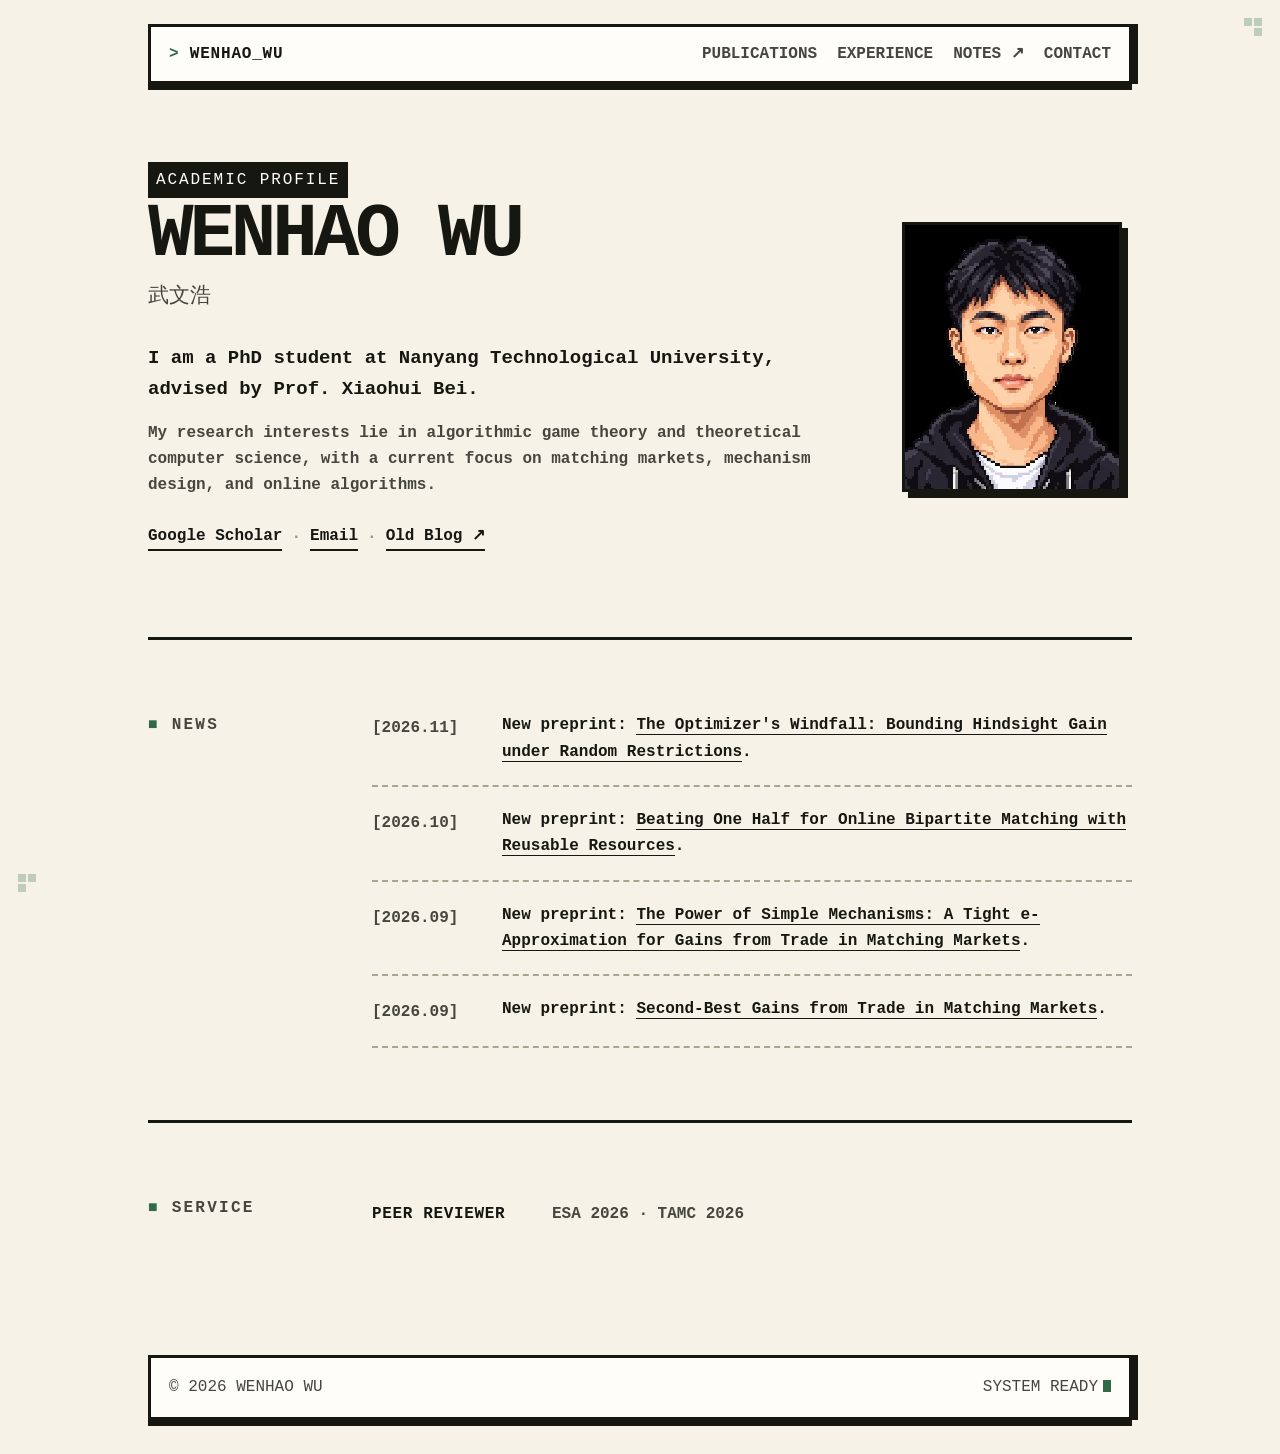
==== index.html @ bbe3f28b "Add November 2026 preprint: The Optimizer's Windfall" ====
<!doctype html>
<html lang="en">
<head>
<meta charset="utf-8">
<meta name="viewport" content="width=device-width, initial-scale=1">
<title>Wenhao Wu — Academic Homepage</title>
<link rel="icon" href="/favicon.ico" sizes="16x16 32x32 48x48" type="image/x-icon">
<link rel="icon" href="/favicon.svg" sizes="any" type="image/svg+xml">
<meta name="description" content="Wenhao Wu, PhD student at Nanyang Technological University, researches algorithmic game theory, matching markets, mechanism design, and online algorithms.">
<link rel="canonical" href="https://wuwenhao2002.github.io/">
<meta property="og:type" content="website">
<meta property="og:site_name" content="Wenhao Wu">
<meta property="og:title" content="Wenhao Wu — Academic Homepage">
<meta property="og:description" content="Wenhao Wu, PhD student at Nanyang Technological University, researches algorithmic game theory, matching markets, mechanism design, and online algorithms.">
<meta property="og:url" content="https://wuwenhao2002.github.io/">
<meta name="twitter:card" content="summary">
<meta name="twitter:title" content="Wenhao Wu — Academic Homepage">
<meta name="twitter:description" content="Wenhao Wu, PhD student at Nanyang Technological University, researches algorithmic game theory, matching markets, mechanism design, and online algorithms.">
<style>
  :root{
    --bg:#f6f2e8;
    --paper:#fffdf8;
    --ink:#171712;
    --muted:#47453f;
    --line:#171712;
    --accent:#2f6b49;
    --accent2:#a44b2a;
    --grid:rgba(23,23,18,.055);
  }

  *{box-sizing:border-box}
  html{scroll-behavior:smooth}
  body{
    margin:0;
    color:var(--ink);
    background:var(--bg);
    font-family:ui-monospace,"SFMono-Regular",Menlo,Monaco,Consolas,"Liberation Mono",monospace;
    font-weight:500;
    line-height:1.65;
  }

  a{color:inherit}
  .wrap{
    max-width:1040px;
    margin:0 auto;
    padding:0 28px;
    position:relative;
  }
  .wrap:before,
  .wrap:after{
    content:"";
    position:fixed;
    width:8px;
    height:8px;
    background:var(--accent);
    opacity:.28;
    pointer-events:none;
  }
  .wrap:before{
    left:18px;
    bottom:18px;
    box-shadow:10px 0 0 var(--accent), 0 10px 0 var(--accent);
  }
  .wrap:after{
    right:18px;
    top:18px;
    box-shadow:-10px 0 0 var(--accent), 0 10px 0 var(--accent);
  }

  /* Pixel primitives */
  .pixel-frame{
    background:var(--paper);
    border:3px solid var(--line);
    box-shadow:
      6px 0 0 var(--line),
      0 6px 0 var(--line);
  }
  .pixel-label{
    display:inline-block;
    background:var(--ink);
    color:var(--paper);
    padding:5px 8px 4px;
    font-size:16px;
    letter-spacing:.12em;
    text-transform:uppercase;
  }

  nav{
    margin-top:24px;
    padding:14px 18px;
    display:flex;
    align-items:center;
    justify-content:space-between;
  }
  .brand{
    text-decoration:none;
    font-weight:800;
    letter-spacing:.05em;
  }
  .brand:before{content:"> ";color:var(--accent)}
  .navlinks{display:flex;gap:20px;font-size:16px;font-weight:700}
  .navlinks a{
    text-decoration:none;
    color:var(--muted);
  }
  .navlinks a:hover{
    color:var(--accent);
  }
  .navlinks a:hover:before{content:"["}
  .navlinks a:hover:after{content:"]"}

  .hero{
    display:grid;
    grid-template-columns:1fr 230px;
    gap:54px;
    align-items:center;
    padding:78px 0 86px;
  }

  h1{
    margin:0 0 8px;
    font-size:clamp(44px,7vw,76px);
    line-height:.98;
    letter-spacing:-.055em;
    text-transform:uppercase;
    font-weight:900;
  }
  .cn{
    font-size:21px;
    color:var(--muted);
    margin-bottom:28px;
  }
  .lead{
    font-size:19px;
    max-width:700px;
    margin:0 0 14px;
    font-weight:650;
  }
  .sublead{
    color:var(--muted);
    max-width:720px;
    margin:0 0 24px;
    font-weight:550;
  }

  .links{
    font-size:16px;
    font-weight:700;
    display:flex;
    flex-wrap:wrap;
    align-items:center;
    gap:0;
  }
  .links a{
    text-decoration:none;
    border-bottom:2px solid var(--ink);
  }
  .links a:hover{
    color:var(--accent);
    border-color:var(--accent);
  }
  .links span{
    margin:0 9px;
    color:#9a9586;
  }

  .portrait{
    width:220px;
    height:270px;
    position:relative;
    border:3px solid var(--ink);
    background:#0c0c10;
    box-shadow:6px 6px 0 var(--ink);
    overflow:hidden;
    display:flex;
    align-items:center;
    justify-content:center;
  }
  .portrait img{
    width:100%;
    height:100%;
    object-fit:cover;
    object-position:center top;
    image-rendering:pixelated;
    display:block;
  }

  section{
    padding:72px 0;
    border-top:3px solid var(--ink);
  }
  .section-grid{
    display:grid;
    grid-template-columns:180px 1fr;
    gap:44px;
  }
  h2{
    margin:0;
    font-size:16px;
    font-weight:800;
    text-transform:uppercase;
    letter-spacing:.14em;
    color:var(--muted);
  }
  h2:before{
    content:"■ ";
    color:var(--accent);
  }

  .research-copy{
    font-family:Georgia,"Times New Roman",serif;
    font-size:25px;
    line-height:1.5;
    margin:0;
    max-width:750px;
  }

  .statline{
    display:flex;
    flex-wrap:wrap;
    gap:12px 18px;
    margin-top:24px;
    font-size:16px;
    font-weight:700;
    color:var(--muted);
    text-transform:uppercase;
    letter-spacing:.04em;
  }
  .statline span:before{content:"+ ";color:var(--accent)}

  .papers{display:flex;flex-direction:column}
  .paper{
    display:grid;
    grid-template-columns:90px 1fr;
    gap:20px;
    padding:28px 0;
    border-bottom:2px dashed #aaa390;
  }
  .paper:first-child{padding-top:0}
  .year{
    font-size:16px;
    font-weight:700;
    color:var(--muted);
    padding-top:5px;
  }
  .year:before{content:"["}
  .year:after{content:"]"}

  .paper-title{
    margin:0 0 8px;
    font-family:Georgia,"Times New Roman",serif;
    font-size:23px;
    line-height:1.35;
    font-weight:600;
  }
  .paper-title a{text-decoration:none}
  .paper-title a:hover{
    color:var(--accent);
    text-decoration:underline;
    text-decoration-thickness:2px;
  }
  .authors{
    font-size:16px;
    font-weight:550;
    color:var(--muted);
    margin-bottom:8px;
  }
  .authors strong{
    color:var(--ink);
    font-weight:700;
  }
  .meta{
    display:flex;
    gap:14px;
    font-size:16px;
    font-weight:800;
    text-transform:uppercase;
  }
  .meta a{
    text-decoration:none;
    color:var(--accent);
  }
  .meta a:before{content:"↳ "}

  .notes-box{
    padding:24px;
    position:relative;
  }
  .notes-box:before{
    content:"SAVE DATA / ARCHIVE";
    position:absolute;
    top:-15px;
    left:18px;
    background:var(--bg);
    padding:0 8px;
    font-size:16px;
    letter-spacing:.12em;
    color:var(--muted);
  }
  .notes-box h3{
    margin:0 0 8px;
    font-size:20px;
  }
  .notes-box p{
    margin:0 0 16px;
    color:var(--muted);
  }
  .notes-box a{
    text-decoration:none;
    border-bottom:2px solid var(--ink);
  }
  .notes-box a:hover{color:var(--accent);border-color:var(--accent)}

  .news-list{
    display:flex;
    flex-direction:column;
  }
  .news-item{
    display:grid;
    grid-template-columns:110px 1fr;
    gap:20px;
    padding:20px 0;
    border-bottom:2px dashed #aaa390;
  }
  .news-item:first-child{padding-top:0}
  .news-date{
    font-size:16px;
    font-weight:800;
    color:var(--muted);
    padding-top:3px;
  }
  .news-date:before{content:"["}
  .news-date:after{content:"]"}
  .news-text{
    font-size:16px;
    font-weight:600;
  }
  .news-text a{
    text-decoration:none;
    border-bottom:1px solid var(--ink);
  }
  .news-text a:hover{
    color:var(--accent);
    border-color:var(--accent);
  }

  .service-list{
    display:flex;
    flex-direction:column;
  }
  .service-item{
    display:grid;
    grid-template-columns:160px 1fr;
    gap:20px;
    padding:6px 0 2px;
  }
  .service-role{
    font-size:16px;
    font-weight:800;
    color:var(--ink);
    text-transform:uppercase;
    letter-spacing:.04em;
  }
  .service-text{
    font-size:16px;
    font-weight:600;
    color:var(--muted);
  }

  footer{
    margin:54px 0 34px;
    padding:16px 18px;
    display:flex;
    justify-content:space-between;
    gap:20px;
    font-size:16px;
    color:var(--muted);
  }
  .blink{
    display:inline-block;
    width:8px;height:12px;
    background:var(--accent);
    margin-left:5px;
    vertical-align:-1px;
    animation:blink 1s steps(1) infinite;
  }
  @keyframes blink{50%{opacity:0}}

  @media(max-width:760px){
    .navlinks{display:none}
    .hero{
      grid-template-columns:1fr;
      gap:38px;
      padding:58px 0 68px;
    }
    .portrait{
      width:100%;
      height:210px;
    }
    .section-grid{
      grid-template-columns:1fr;
      gap:24px;
    }
    .paper,
    .news-item,
    .service-item{
      grid-template-columns:1fr;
    }
    .year{padding:0}
    .research-copy{font-size:21px}
    footer{flex-direction:column}
  }
</style>
</head>
<body>
  <div class="wrap">
    <nav class="pixel-frame">
      <a class="brand" href="#">WENHAO_WU</a>
      <div class="navlinks">
        <a href="publications.html">PUBLICATIONS</a>
        <a href="experience.html">EXPERIENCE</a>
        <a href="https://c-come.github.io/">NOTES ↗</a>
        <a href="mailto:wenhao008@e.ntu.edu.sg">CONTACT</a>
      </div>
    </nav>

    <main>
      <header class="hero">
        <div>
          <span class="pixel-label">ACADEMIC PROFILE</span>
          <h1>Wenhao Wu</h1>
          <div class="cn">武文浩</div>

          <p class="lead">
            I am a PhD student at Nanyang Technological University, advised by Prof. Xiaohui Bei.
          </p>
          <p class="sublead">
            My research interests lie in algorithmic game theory and theoretical computer science,
            with a current focus on matching markets, mechanism design, and online algorithms.
          </p>

          <div class="links">
            <a href="https://scholar.google.com/citations?user=Xqr7zBnixTEC&hl=zh-CN&oi=sra">Google Scholar</a>
            <span>·</span>
            <a href="mailto:wenhao008@e.ntu.edu.sg">Email</a>
            <span>·</span>
            <a href="https://c-come.github.io/">Old Blog ↗</a>
          </div>
        </div>

        <div class="portrait">
          <img src="[data-uri]" alt="Pixel portrait of Wenhao Wu">
        </div>
      </header>

      <section id="news">
        <div class="section-grid">
          <h2>News</h2>
          <div class="news-list">
            <div class="news-item">
              <div class="news-date">2026.11</div>
              <div class="news-text">
                New preprint:
                <a href="https://arxiv.org/abs/2611.03468">The Optimizer's Windfall: Bounding Hindsight Gain under Random Restrictions</a>.
              </div>
            </div>

            <div class="news-item">
              <div class="news-date">2026.10</div>
              <div class="news-text">
                New preprint:
                <a href="https://arxiv.org/abs/2610.01993">Beating One Half for Online Bipartite Matching with Reusable Resources</a>.
              </div>
            </div>

            <div class="news-item">
              <div class="news-date">2026.09</div>
              <div class="news-text">
                New preprint:
                <a href="https://arxiv.org/abs/2609.37997">The Power of Simple Mechanisms: A Tight e-Approximation for Gains from Trade in Matching Markets</a>.
              </div>
            </div>

            <div class="news-item">
              <div class="news-date">2026.09</div>
              <div class="news-text">
                New preprint:
                <a href="https://arxiv.org/abs/2609.18724">Second-Best Gains from Trade in Matching Markets</a>.
              </div>
            </div>
          </div>
        </div>
      </section>

      <section id="service">
        <div class="section-grid">
          <h2>Service</h2>
          <div class="service-list">
            <div class="service-item">
              <div class="service-role">Peer Reviewer</div>
              <div class="service-text">ESA 2026 · TAMC 2026</div>
            </div>
          </div>
        </div>
      </section>

    </main>

    <footer class="pixel-frame">
      <span>© 2026 WENHAO WU</span>
      <span>SYSTEM READY<span class="blink"></span></span>
    </footer>
  </div>
</body>
</html>
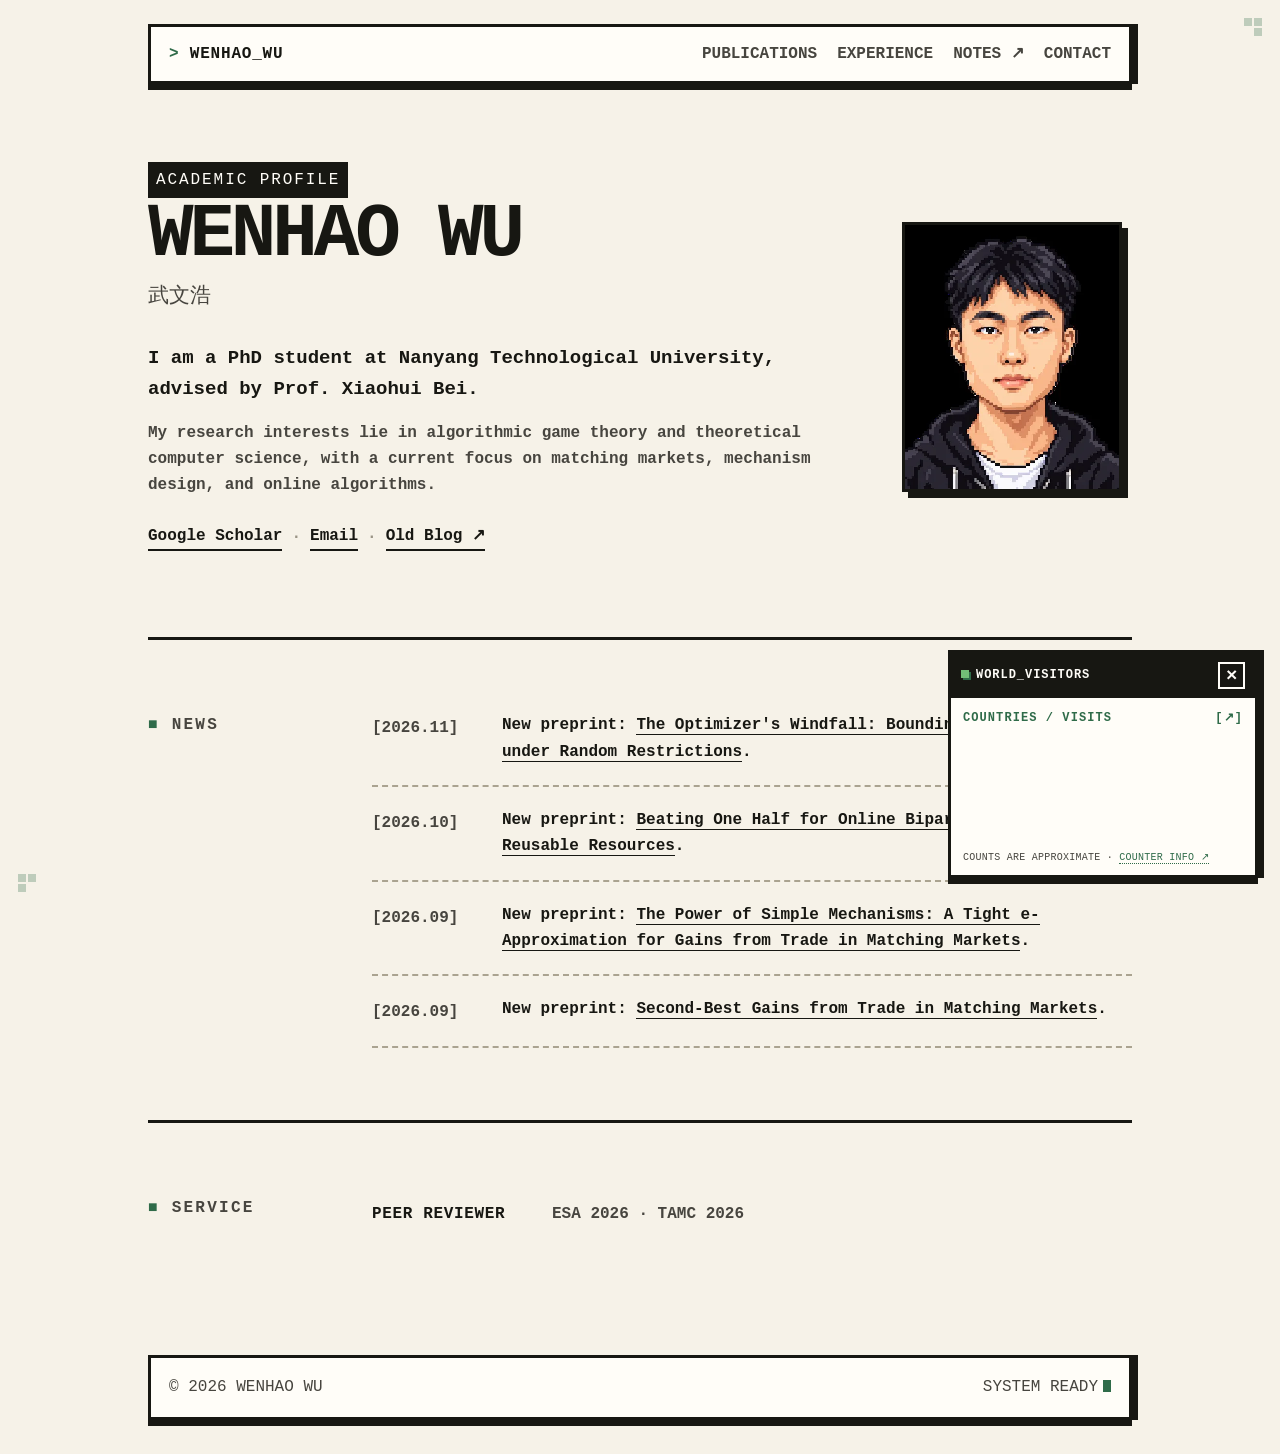
==== commit 31f88239: "Add closable pixel-style country visitor counter to homepage" ====
--- a/index.html
+++ b/index.html
@@ -410,6 +410,116 @@
     .research-copy{font-size:21px}
     footer{flex-direction:column}
   }
+  /* Floating visitor log, based on the site's existing pixel-frame styling. */
+  .world-counter{
+    position:fixed;
+    z-index:50;
+    bottom:22px;
+    right:22px;
+    width:min(310px,calc(100vw - 38px));
+    font-size:12px;
+    line-height:1.45;
+  }
+  .visitor-card{
+    background:var(--paper);
+  }
+  .visitor-card-head{
+    display:flex;
+    justify-content:space-between;
+    align-items:center;
+    gap:12px;
+    background:var(--ink);
+    color:var(--paper);
+    padding:9px 10px;
+    font-size:12px;
+    font-weight:800;
+    letter-spacing:.08em;
+  }
+  .visitor-status-dot{
+    display:inline-block;
+    width:8px;
+    height:8px;
+    margin-right:7px;
+    background:#71bd77;
+    box-shadow:2px 2px 0 #2f6b49;
+  }
+  .visitor-close{
+    width:27px;
+    height:27px;
+    flex-shrink:0;
+    border:2px solid var(--paper);
+    background:transparent;
+    color:var(--paper);
+    font:800 19px/20px ui-monospace,monospace;
+    cursor:pointer;
+  }
+  .visitor-close:hover,
+  .visitor-close:focus-visible{
+    background:var(--paper);
+    color:var(--ink);
+  }
+  .visitor-card-body{
+    padding:12px 12px 10px;
+  }
+  .visitor-card-label{
+    display:flex;
+    justify-content:space-between;
+    margin-bottom:8px;
+    font-size:12px;
+    font-weight:800;
+    color:var(--accent);
+    letter-spacing:.09em;
+  }
+  .visitor-country-frame{
+    display:block;
+    width:100%;
+    height:108px;
+    border:0;
+    background:var(--paper);
+  }
+  .visitor-note{
+    margin:7px 0 0;
+    font-size:10px;
+    letter-spacing:.025em;
+    color:var(--muted);
+  }
+  .visitor-note a{
+    color:var(--accent);
+    text-decoration:none;
+    border-bottom:1px dotted currentColor;
+  }
+  .visitor-tab{
+    display:none;
+    width:100%;
+    padding:10px 13px;
+    background:var(--paper);
+    color:var(--ink);
+    font:800 12px/1.4 ui-monospace,monospace;
+    letter-spacing:.08em;
+    cursor:pointer;
+    text-align:left;
+    justify-content:space-between;
+    align-items:center;
+  }
+  .visitor-tab:hover,
+  .visitor-tab:focus-visible{
+    background:var(--accent);
+    color:var(--paper);
+  }
+  .world-counter.is-minimized{width:auto;min-width:176px}
+  .world-counter.is-minimized .visitor-card{
+    position:absolute;
+    right:0;
+    bottom:0;
+    visibility:hidden;
+    opacity:0;
+    pointer-events:none;
+  }
+  .world-counter.is-minimized .visitor-tab{display:flex}
+  @media(max-width:760px){
+    .world-counter{right:16px;bottom:16px}
+  }
+
 </style>
 </head>
 <body>
@@ -511,5 +621,55 @@
       <span>SYSTEM READY<span class="blink"></span></span>
     </footer>
   </div>
+
+  <!-- Country visits: the iframe stays mounted while minimized, so closing
+       the visual panel does not turn off visit logging. -->
+  <aside class="world-counter" id="world-counter" aria-label="Global visitors">
+    <div class="pixel-frame visitor-card" id="visitor-card">
+      <div class="visitor-card-head">
+        <span><span class="visitor-status-dot" aria-hidden="true"></span>WORLD_VISITORS</span>
+        <button class="visitor-close" id="visitor-close" type="button"
+                aria-label="Close visitor counter" title="Close">×</button>
+      </div>
+      <div class="visitor-card-body">
+        <div class="visitor-card-label">
+          <span>COUNTRIES / VISITS</span>
+          <span aria-hidden="true">[↗]</span>
+        </div>
+        <iframe class="visitor-country-frame"
+                title="Country-by-country homepage visit counts"
+                src="https://flagcounter.marin.fyi/profile/wuwenhao2002-github-io-2026?bg=fffdf8&amp;badge=2f6b49&amp;text=171712"
+                loading="eager" referrerpolicy="strict-origin-when-cross-origin"></iframe>
+        <p class="visitor-note">
+          COUNTS ARE APPROXIMATE ·
+          <a href="https://flagcounter.marin.fyi/" target="_blank" rel="noopener noreferrer">COUNTER INFO ↗</a>
+        </p>
+      </div>
+    </div>
+    <button class="pixel-frame visitor-tab" id="visitor-tab" type="button"
+            aria-label="Show visitor counter" aria-expanded="false">
+      <span>▣ WORLD VISITORS</span><span aria-hidden="true">[+]</span>
+    </button>
+  </aside>
+  <script>
+    (function(){
+      var dock=document.getElementById("world-counter");
+      var card=document.getElementById("visitor-card");
+      var close=document.getElementById("visitor-close");
+      var tab=document.getElementById("visitor-tab");
+      var key="wuwenhao2002-world-visitors-minimized";
+      var saved=null;
+      try{saved=localStorage.getItem(key)}catch(e){/* storage may be disabled */}
+      function setMinimized(minimized){
+        dock.classList.toggle("is-minimized",minimized);
+        card.setAttribute("aria-hidden",String(minimized));
+        tab.setAttribute("aria-expanded",String(!minimized));
+        try{localStorage.setItem(key,minimized?"yes":"no")}catch(e){}
+      }
+      close.addEventListener("click",function(){setMinimized(true)});
+      tab.addEventListener("click",function(){setMinimized(false)});
+      setMinimized(saved==="yes"||(saved===null&&window.matchMedia("(max-width:760px)").matches));
+    })();
+  </script>
 </body>
 </html>
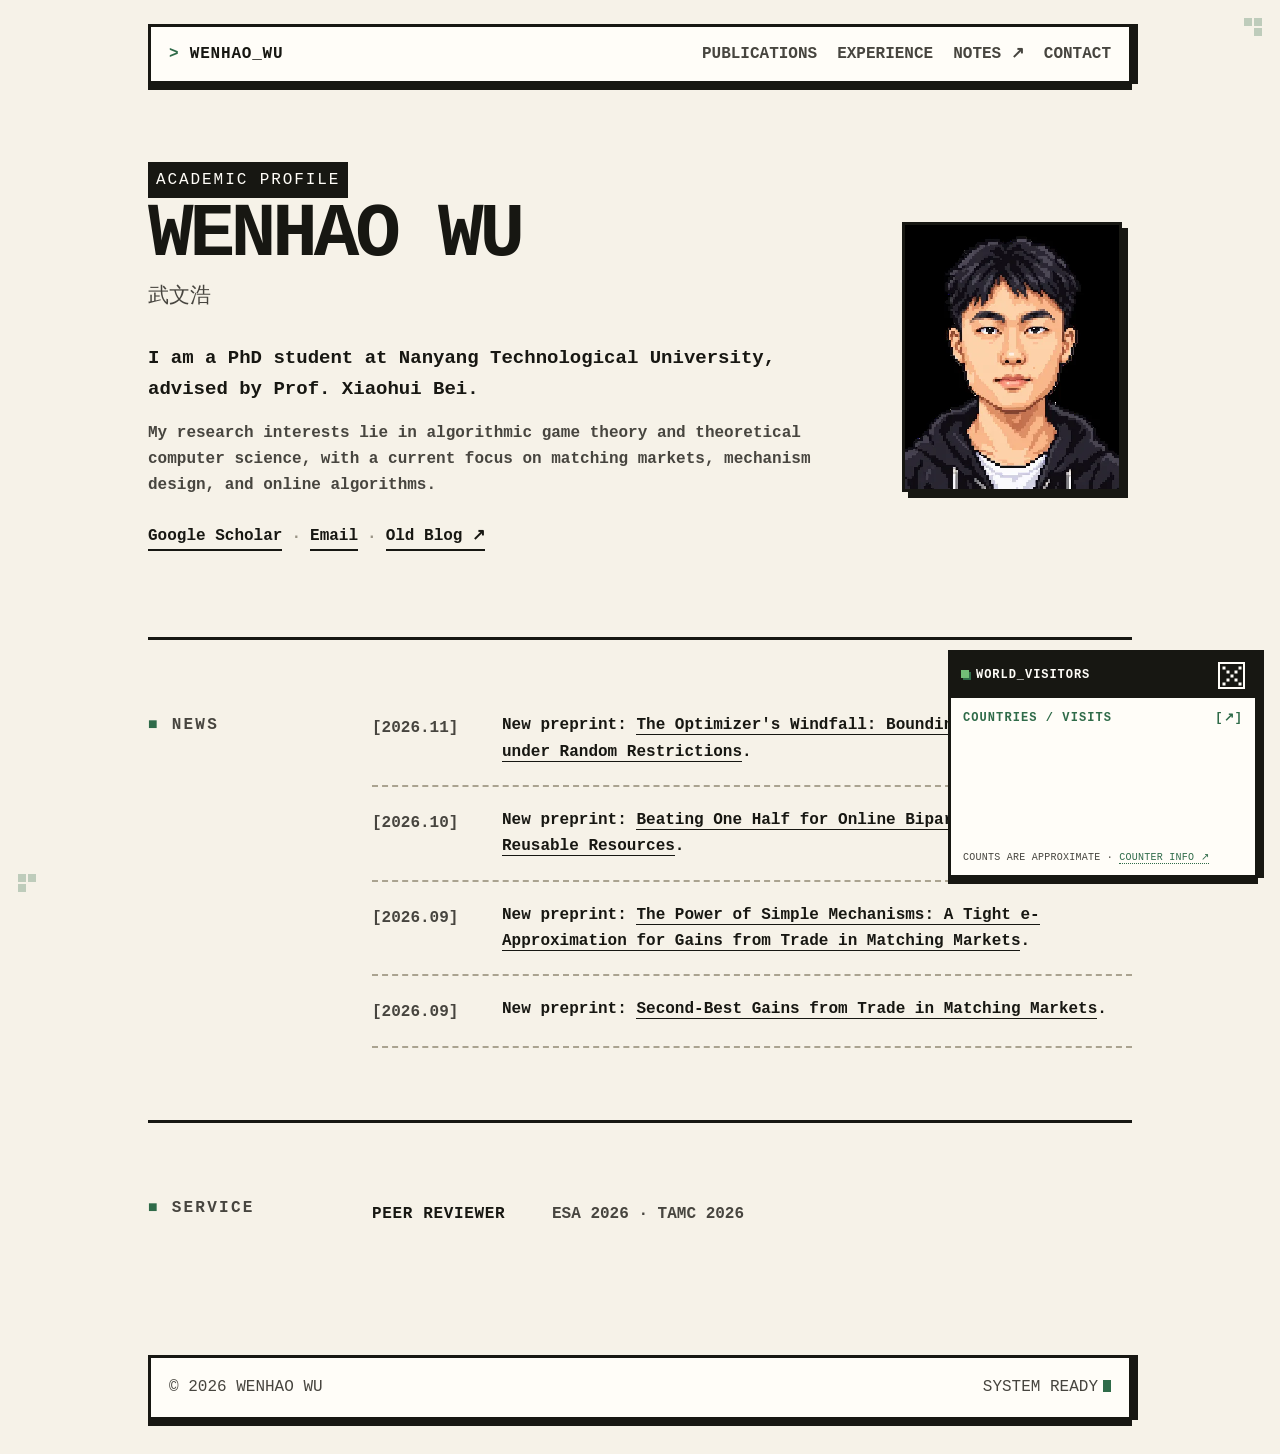
==== commit 7da468d9: "Center pixel-art close icon for visitor counter" ====
--- a/index.html
+++ b/index.html
@@ -444,14 +444,36 @@
     box-shadow:2px 2px 0 #2f6b49;
   }
   .visitor-close{
+    position:relative;
+    display:grid;
+    place-items:center;
     width:27px;
     height:27px;
     flex-shrink:0;
+    padding:0;
     border:2px solid var(--paper);
     background:transparent;
     color:var(--paper);
-    font:800 19px/20px ui-monospace,monospace;
+    appearance:none;
+    -webkit-appearance:none;
     cursor:pointer;
+  }
+  /* A true 5x5-pixel X, centered without font metrics or glyph rendering. */
+  .visitor-close::before{
+    content:"";
+    position:absolute;
+    top:50%;
+    left:50%;
+    width:3px;
+    height:3px;
+    background:currentColor;
+    transform:translate(-50%,-50%);
+    box-shadow:
+      -8px -8px 0 currentColor, 8px -8px 0 currentColor,
+      -4px -4px 0 currentColor, 4px -4px 0 currentColor,
+      -4px 4px 0 currentColor, 4px 4px 0 currentColor,
+      -8px 8px 0 currentColor, 8px 8px 0 currentColor;
+    pointer-events:none;
   }
   .visitor-close:hover,
   .visitor-close:focus-visible{
@@ -629,7 +651,7 @@
       <div class="visitor-card-head">
         <span><span class="visitor-status-dot" aria-hidden="true"></span>WORLD_VISITORS</span>
         <button class="visitor-close" id="visitor-close" type="button"
-                aria-label="Close visitor counter" title="Close">×</button>
+                aria-label="Close visitor counter" title="Close"></button>
       </div>
       <div class="visitor-card-body">
         <div class="visitor-card-label">
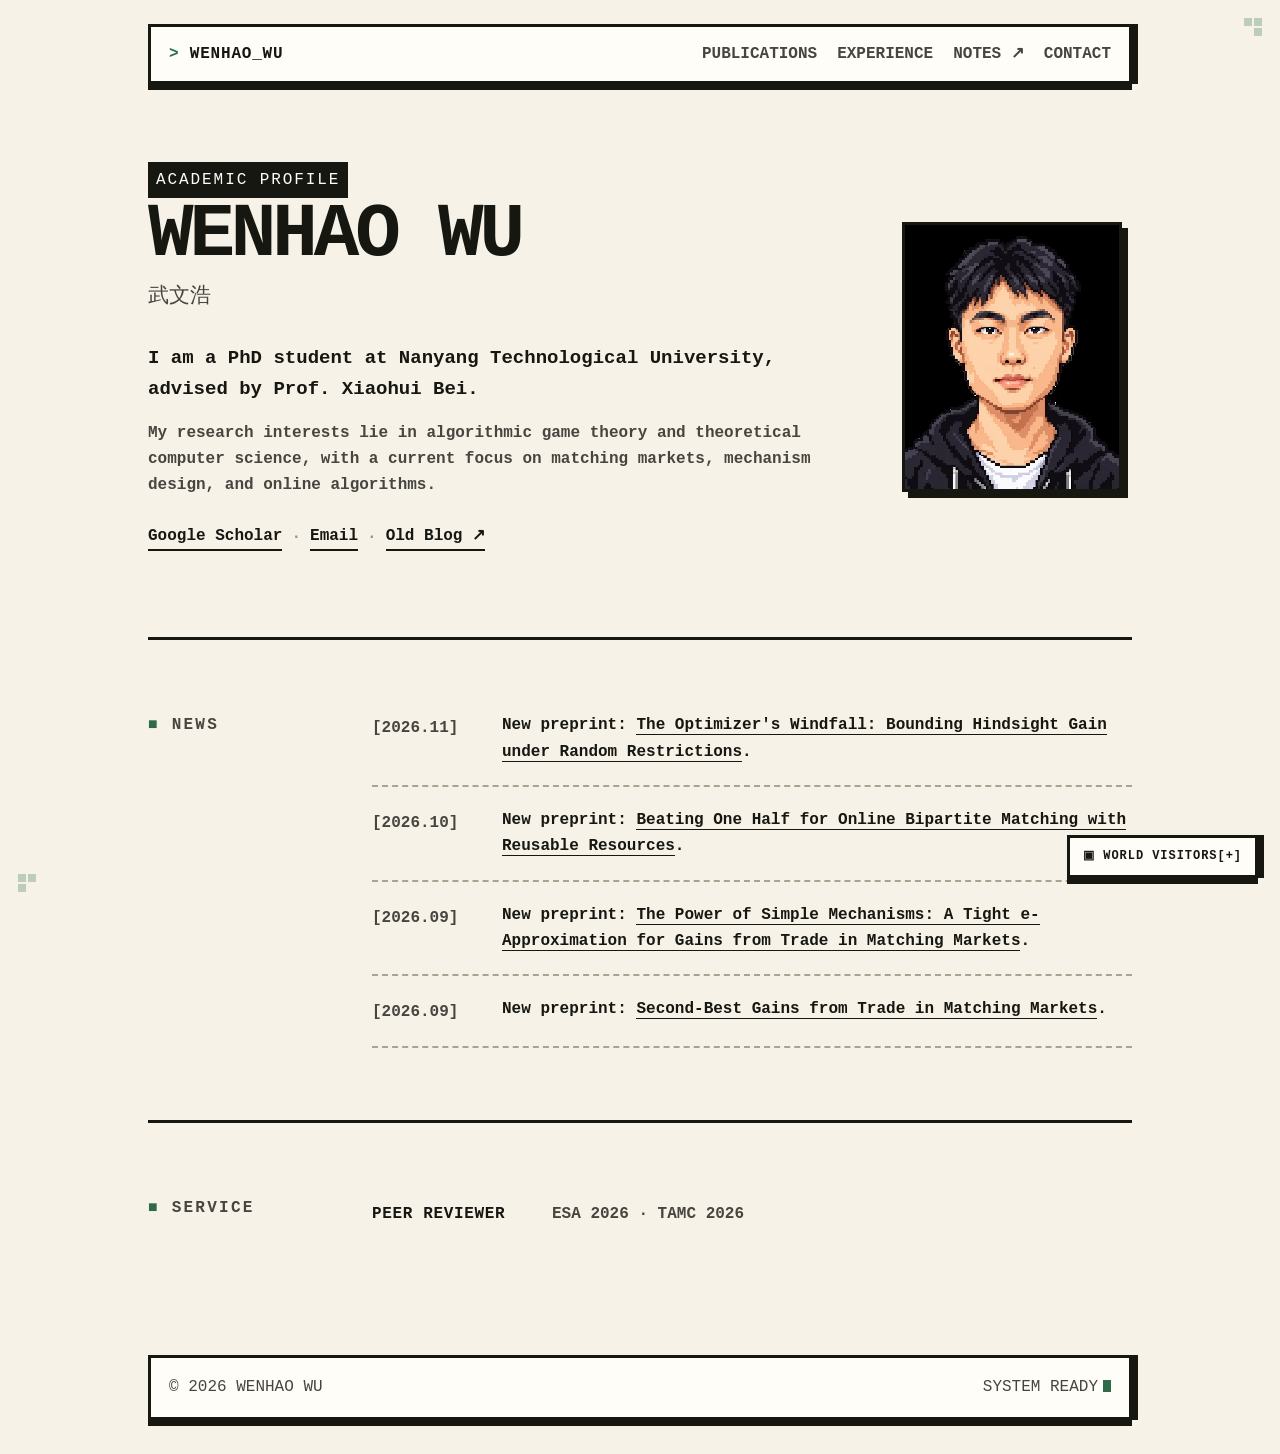
==== commit a0dfee1e: "Start visitor counter minimized on every page load" ====
--- a/index.html
+++ b/index.html
@@ -646,8 +646,8 @@
 
   <!-- Country visits: the iframe stays mounted while minimized, so closing
        the visual panel does not turn off visit logging. -->
-  <aside class="world-counter" id="world-counter" aria-label="Global visitors">
-    <div class="pixel-frame visitor-card" id="visitor-card">
+  <aside class="world-counter is-minimized" id="world-counter" aria-label="Global visitors">
+    <div class="pixel-frame visitor-card" id="visitor-card" aria-hidden="true">
       <div class="visitor-card-head">
         <span><span class="visitor-status-dot" aria-hidden="true"></span>WORLD_VISITORS</span>
         <button class="visitor-close" id="visitor-close" type="button"
@@ -679,18 +679,15 @@
       var card=document.getElementById("visitor-card");
       var close=document.getElementById("visitor-close");
       var tab=document.getElementById("visitor-tab");
-      var key="wuwenhao2002-world-visitors-minimized";
-      var saved=null;
-      try{saved=localStorage.getItem(key)}catch(e){/* storage may be disabled */}
+      // Each page visit starts minimized, regardless of prior interactions.
       function setMinimized(minimized){
         dock.classList.toggle("is-minimized",minimized);
         card.setAttribute("aria-hidden",String(minimized));
         tab.setAttribute("aria-expanded",String(!minimized));
-        try{localStorage.setItem(key,minimized?"yes":"no")}catch(e){}
       }
       close.addEventListener("click",function(){setMinimized(true)});
       tab.addEventListener("click",function(){setMinimized(false)});
-      setMinimized(saved==="yes"||(saved===null&&window.matchMedia("(max-width:760px)").matches));
+      setMinimized(true);
     })();
   </script>
 </body>
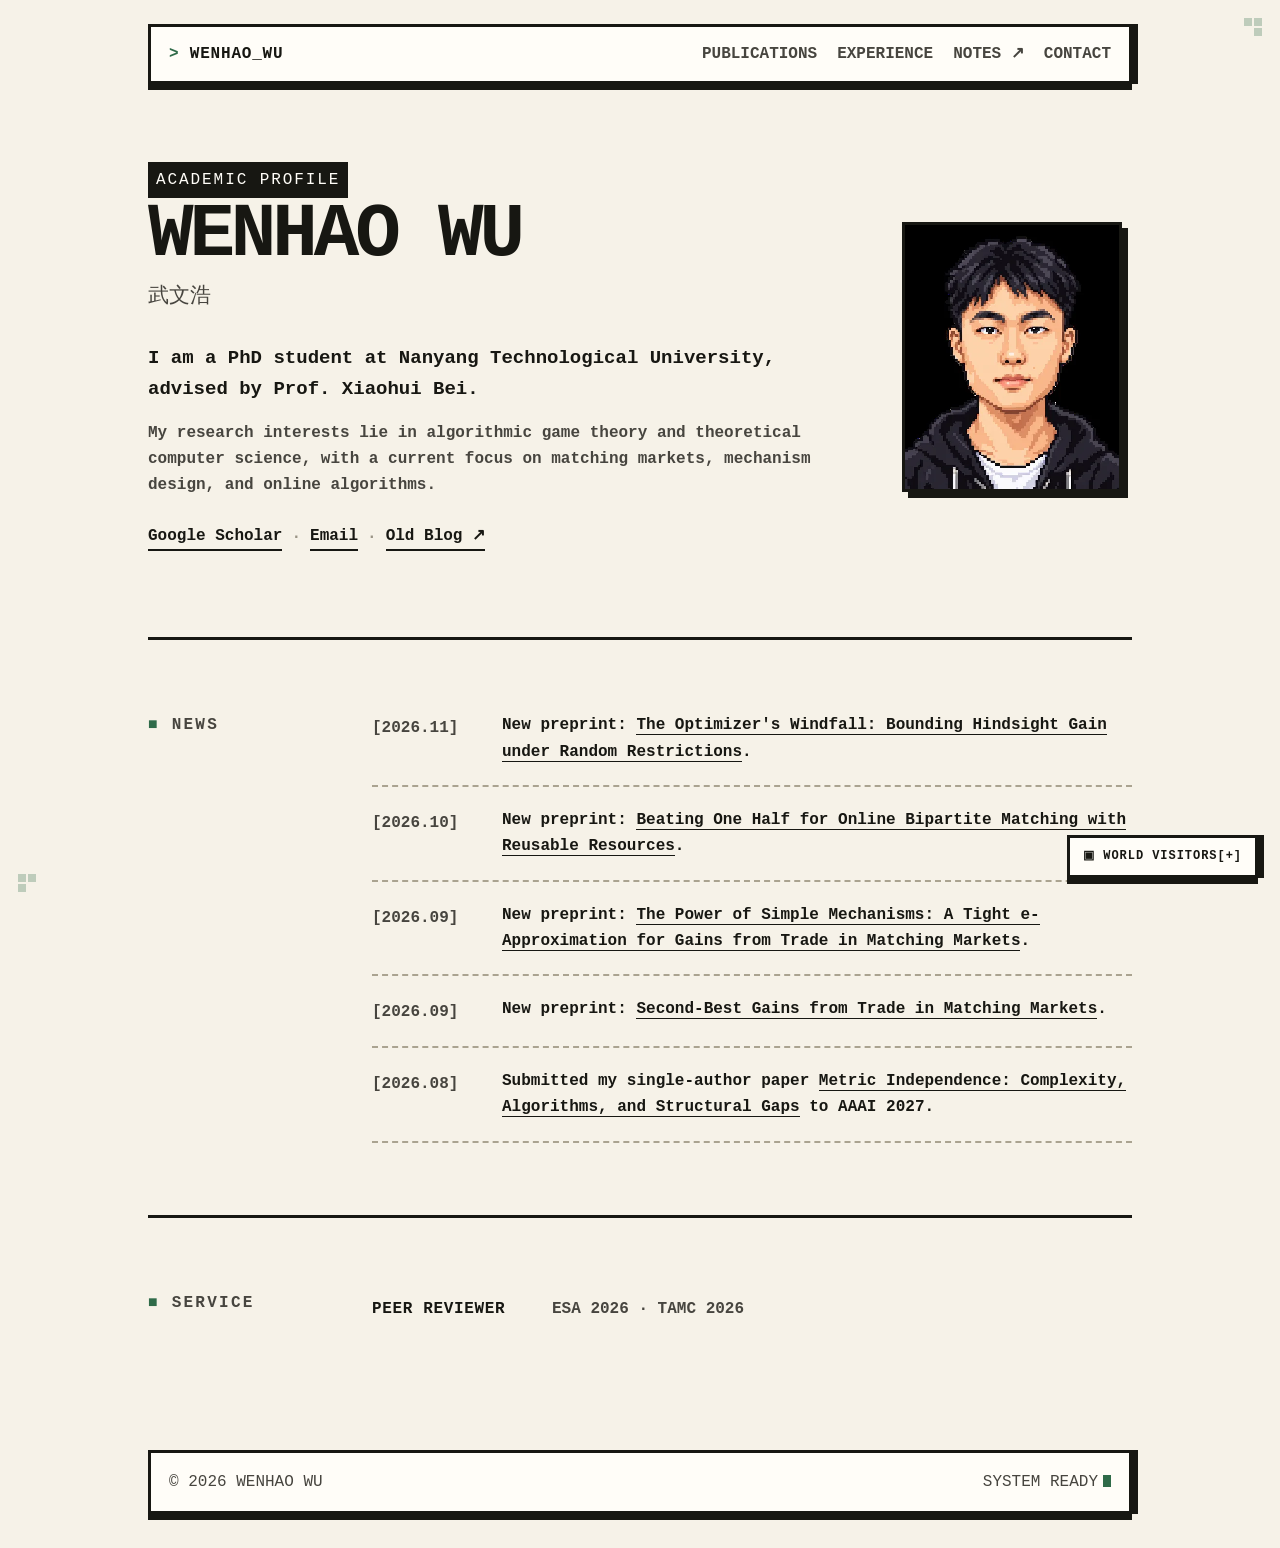
==== commit 126a9caa: "Announce August 2026 AAAI 2027 paper submission on homepage" ====
--- a/index.html
+++ b/index.html
@@ -620,6 +620,15 @@
                 <a href="https://arxiv.org/abs/2609.18724">Second-Best Gains from Trade in Matching Markets</a>.
               </div>
             </div>
+            <div class="news-item">
+              <div class="news-date">2026.08</div>
+              <div class="news-text">
+                Submitted my single-author paper
+                <a href="publications.html#metric-independence">Metric Independence: Complexity, Algorithms, and Structural Gaps</a>
+                to AAAI 2027.
+              </div>
+            </div>
+
           </div>
         </div>
       </section>
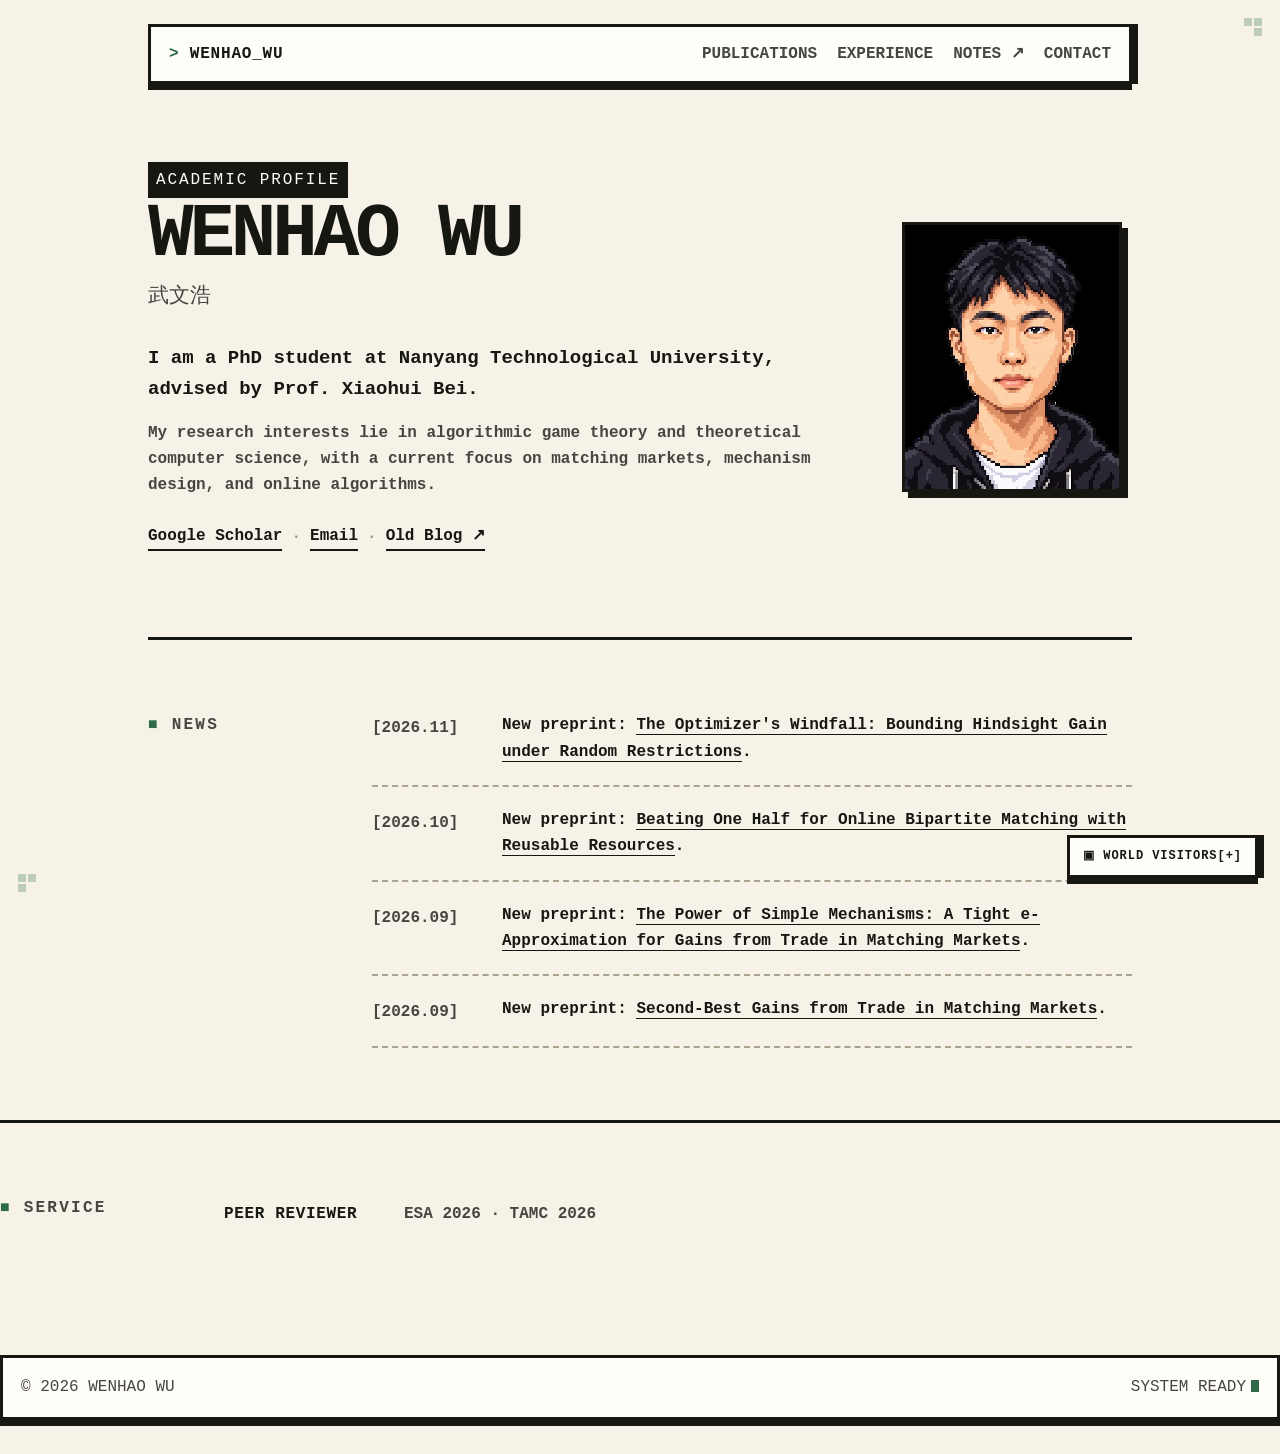
==== commit 05d816b1: "Remove Metric Independence submission from homepage News" ====
--- a/index.html
+++ b/index.html
@@ -620,13 +620,7 @@
                 <a href="https://arxiv.org/abs/2609.18724">Second-Best Gains from Trade in Matching Markets</a>.
               </div>
             </div>
-            <div class="news-item">
-              <div class="news-date">2026.08</div>
-              <div class="news-text">
-                Submitted my single-author paper
-                <a href="publications.html#metric-independence">Metric Independence: Complexity, Algorithms, and Structural Gaps</a>
-                to AAAI 2027.
-              </div>
+
             </div>
 
           </div>
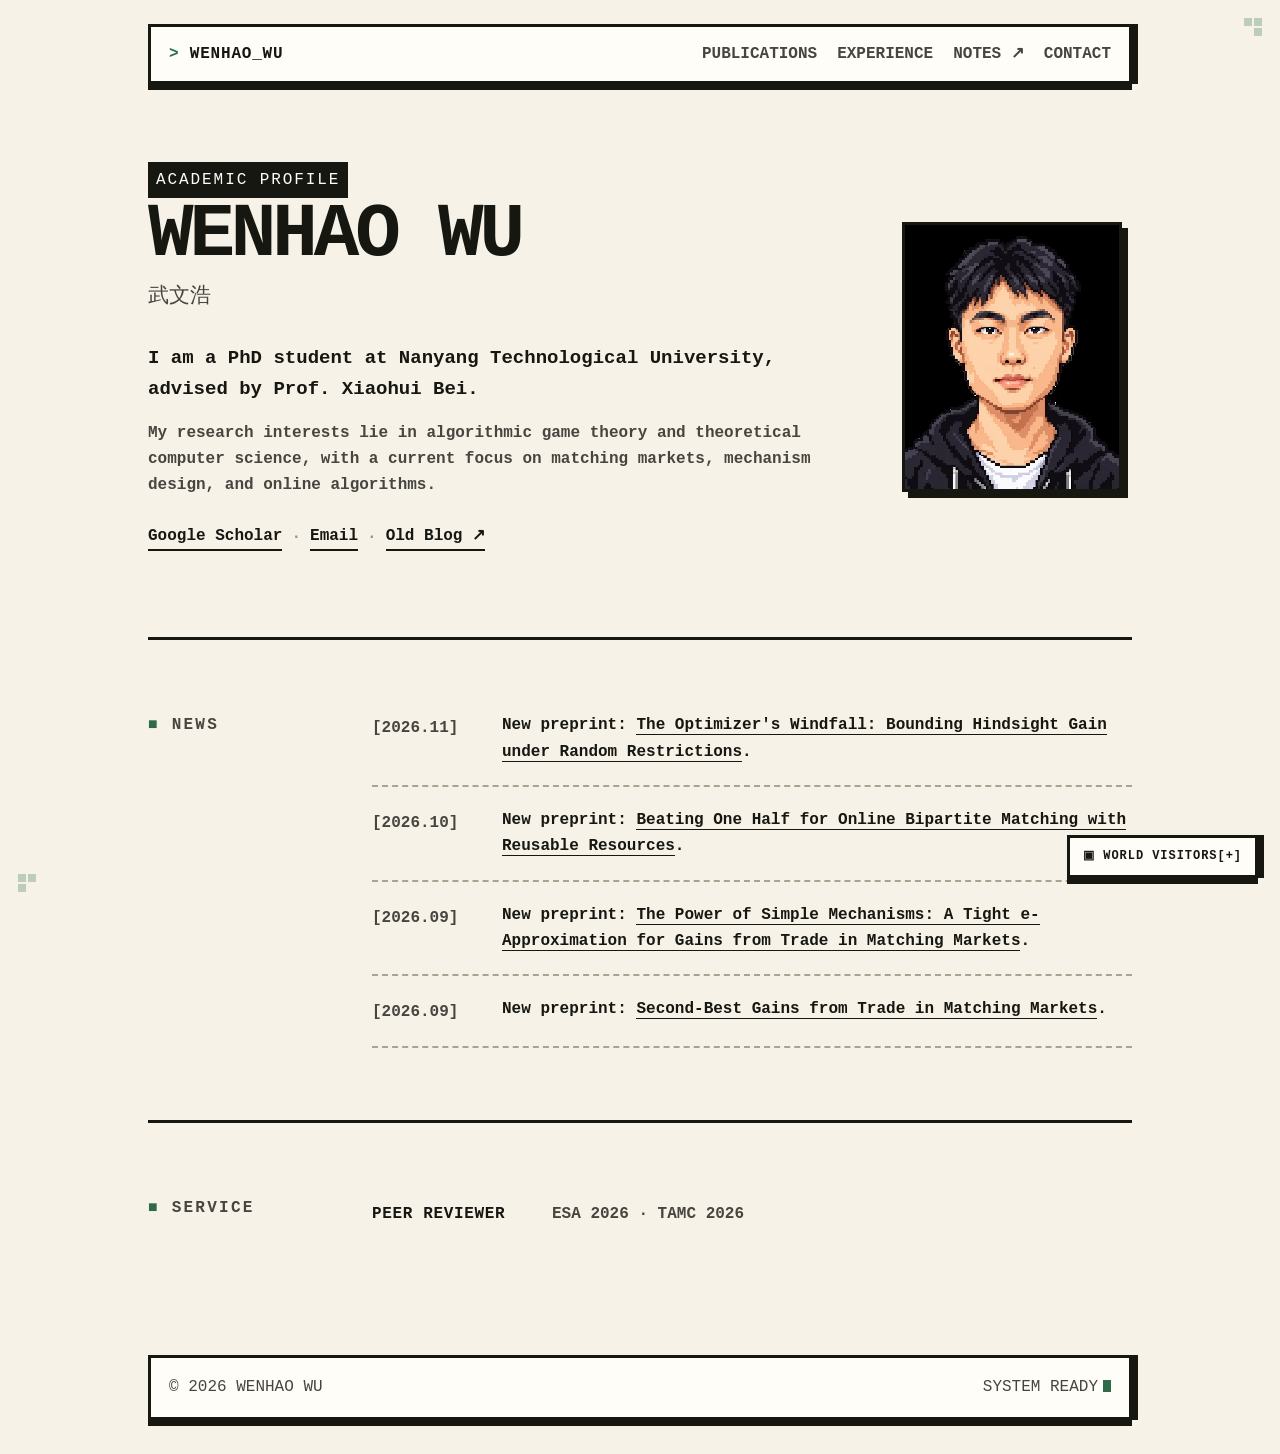
==== commit 79a1b247: "Clean up homepage News markup after removal" ====
--- a/index.html
+++ b/index.html
@@ -619,8 +619,6 @@
                 New preprint:
                 <a href="https://arxiv.org/abs/2609.18724">Second-Best Gains from Trade in Matching Markets</a>.
               </div>
-            </div>
-
             </div>
 
           </div>
